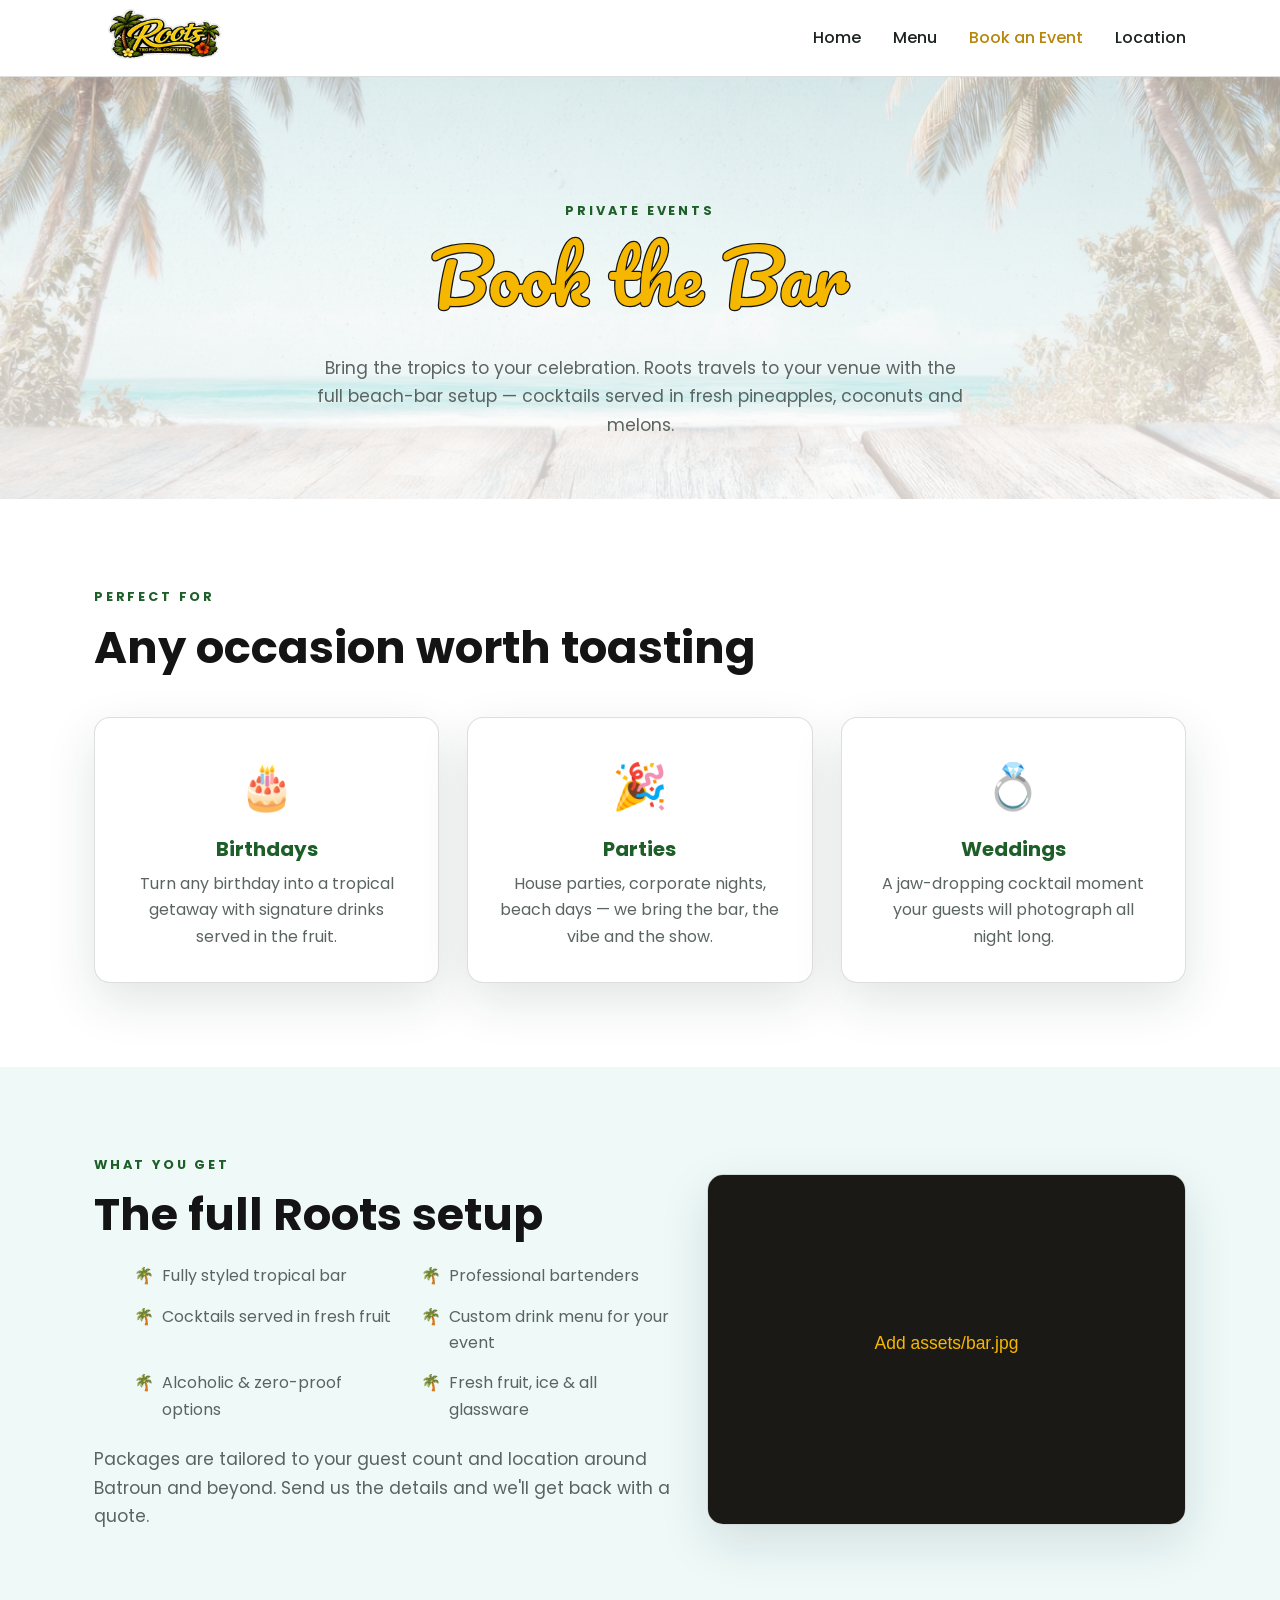
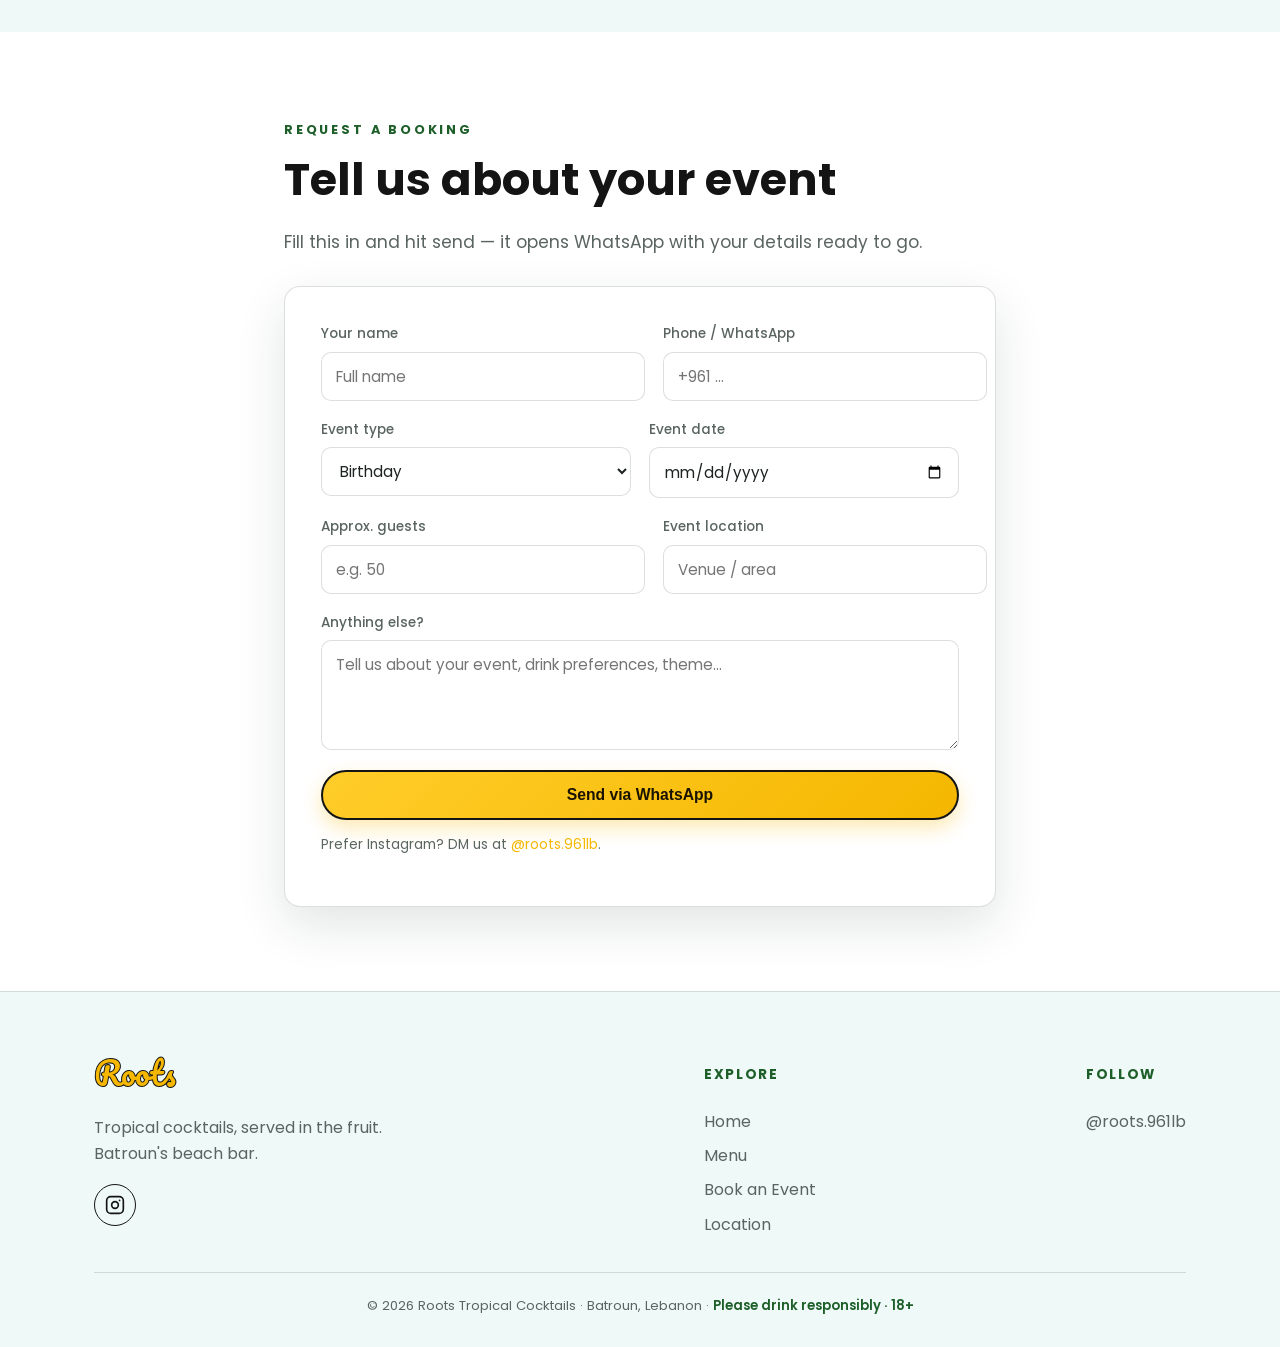
==== events.html @ 7ee4e3c6 "initial commit" ====
<!DOCTYPE html>
<html lang="en">
<head>
  <meta charset="UTF-8" />
  <meta name="viewport" content="width=device-width, initial-scale=1.0" />
  <title>Book an Event — Roots Tropical Cocktails</title>
  <meta name="description" content="Book the Roots tropical bar for birthdays, parties and weddings in Batroun and beyond. Cocktails served in fresh fruit." />

  <link rel="preconnect" href="https://fonts.googleapis.com" />
  <link rel="preconnect" href="https://fonts.gstatic.com" crossorigin />
  <link href="https://fonts.googleapis.com/css2?family=Pacifico&family=Poppins:wght@300;400;500;600&display=swap" rel="stylesheet" />
  <link rel="stylesheet" href="css/styles.css" />
  <link rel="icon" href="assets/roots_plain_logo_transparent.png" />
</head>
<body>

  <!-- ============ HEADER ============ -->
  <header class="site-header">
    <div class="container nav">
      <a class="brand" href="index.html">
        <img src="assets/roots_logo_transparent.png" alt="Roots Tropical Cocktails" onerror="this.style.display='none';this.nextElementSibling.style.display='block'" />
        <span class="brand-fallback" style="display:none">Roots<small>Tropical Cocktails</small></span>
      </a>
      <button class="nav-toggle" aria-label="Menu"><span></span><span></span><span></span></button>
      <nav class="nav-links">
        <a href="index.html">Home</a>
        <a href="menu.html">Menu</a>
        <a href="events.html" class="active">Book an Event</a>
        <a href="index.html#location">Location</a>
        <!-- <a class="btn btn-primary" href="#booking-form">Book Us</a> -->
      </nav>
    </div>
  </header>

  <!-- ============ HERO ============ -->
  <section class="menu-hero">
    <div class="container">
      <span class="eyebrow">Private Events</span>
      <h1>Book the Bar</h1>
      <p class="lead" style="margin:0 auto">Bring the tropics to your celebration. Roots travels to your venue with the full beach-bar setup — cocktails served in fresh pineapples, coconuts and melons.</p>
    </div>
  </section>

  <!-- ============ EVENT TYPES ============ -->
  <section class="section">
    <div class="container">
      <span class="eyebrow">Perfect For</span>
      <h2>Any occasion worth toasting</h2>
      <div class="grid grid-3 event-types" style="margin-top:44px">
        <div class="card">
          <div class="icon">🎂</div>
          <h3>Birthdays</h3>
          <p>Turn any birthday into a tropical getaway with signature drinks served in the fruit.</p>
        </div>
        <div class="card">
          <div class="icon">🎉</div>
          <h3>Parties</h3>
          <p>House parties, corporate nights, beach days — we bring the bar, the vibe and the show.</p>
        </div>
        <div class="card">
          <div class="icon">💍</div>
          <h3>Weddings</h3>
          <p>A jaw-dropping cocktail moment your guests will photograph all night long.</p>
        </div>
      </div>
    </div>
  </section>

  <!-- ============ WHAT'S INCLUDED ============ -->
  <section class="section section-soft">
    <div class="container grid grid-2">
      <div>
        <span class="eyebrow">What You Get</span>
        <h2>The full Roots setup</h2>
        <ul class="included">
          <li>Fully styled tropical bar</li>
          <li>Professional bartenders</li>
          <li>Cocktails served in fresh fruit</li>
          <li>Custom drink menu for your event</li>
          <li>Alcoholic &amp; zero-proof options</li>
          <li>Fresh fruit, ice &amp; all glassware</li>
        </ul>
        <p class="lead" style="margin-top:22px">Packages are tailored to your guest count and location around Batroun and beyond. Send us the details and we'll get back with a quote.</p>
      </div>
      <div>
        <img src="assets/bar.jpg" alt="The Roots tropical bar setup" style="border-radius:var(--radius);border:1px solid var(--line);box-shadow:var(--shadow)"
             onerror="this.src='data:image/svg+xml;utf8,<svg xmlns=%22http://www.w3.org/2000/svg%22 width=%22600%22 height=%22440%22><rect width=%22100%25%22 height=%22100%25%22 fill=%22%231b1916%22/><text x=%2250%25%22 y=%2250%25%22 fill=%22%23f5b700%22 font-family=%22sans-serif%22 font-size=%2222%22 text-anchor=%22middle%22>Add assets/bar.jpg</text></svg>'" />
      </div>
    </div>
  </section>

  <!-- ============ BOOKING FORM ============ -->
  <section class="section" id="booking-form">
    <div class="container" style="max-width:760px">
      <span class="eyebrow">Request a Booking</span>
      <h2>Tell us about your event</h2>
      <p class="lead" style="margin-bottom:30px">Fill this in and hit send — it opens WhatsApp with your details ready to go.</p>

      <form id="booking-form" class="booking-form">
        <div class="form-row">
          <div class="field">
            <label for="name">Your name</label>
            <input id="name" name="name" type="text" required placeholder="Full name" />
          </div>
          <div class="field">
            <label for="phone">Phone / WhatsApp</label>
            <input id="phone" name="phone" type="tel" required placeholder="+961 …" />
          </div>
        </div>

        <div class="form-row">
          <div class="field">
            <label for="eventType">Event type</label>
            <select id="eventType" name="eventType">
              <option>Birthday</option>
              <option>Party</option>
              <option>Wedding</option>
              <option>Corporate</option>
              <option>Other</option>
            </select>
          </div>
          <div class="field">
            <label for="date">Event date</label>
            <input id="date" name="date" type="date" />
          </div>
        </div>

        <div class="form-row">
          <div class="field">
            <label for="guests">Approx. guests</label>
            <input id="guests" name="guests" type="number" min="1" placeholder="e.g. 50" />
          </div>
          <div class="field">
            <label for="location">Event location</label>
            <input id="location" name="location" type="text" placeholder="Venue / area" />
          </div>
        </div>

        <div class="field full">
          <label for="message">Anything else?</label>
          <textarea id="message" name="message" placeholder="Tell us about your event, drink preferences, theme…"></textarea>
        </div>

        <button type="submit" class="btn btn-primary" style="margin-top:20px;width:100%;justify-content:center">
          Send via WhatsApp
        </button>
        <p class="form-hint">Prefer Instagram? DM us at
          <a href="https://instagram.com/roots.961lb" target="_blank" rel="noopener" style="color:var(--gold)">@roots.961lb</a>.</p>
      </form>
    </div>
  </section>

  <!-- ============ FOOTER ============ -->
  <footer class="site-footer">
    <div class="container">
      <div class="footer-grid">
        <div class="footer-brand">
          <div class="script">Roots</div>
          <p>Tropical cocktails, served in the fruit. Batroun's beach bar.</p>
          <div class="social">
            <a href="https://instagram.com/roots.961lb" target="_blank" rel="noopener" aria-label="Instagram">
              <svg width="20" height="20" viewBox="0 0 24 24" fill="none" stroke="currentColor" stroke-width="2">
                <rect x="2" y="2" width="20" height="20" rx="5"/><circle cx="12" cy="12" r="4"/><circle cx="17.5" cy="6.5" r="1" fill="currentColor" stroke="none"/>
              </svg>
            </a>
          </div>
        </div>
        <div class="footer-col">
          <h4>Explore</h4>
          <a href="index.html">Home</a>
          <a href="menu.html">Menu</a>
          <a href="events.html">Book an Event</a>
          <a href="index.html#location">Location</a>
        </div>
        <div class="footer-col">
          <h4>Follow</h4>
          <a href="https://instagram.com/roots.961lb" target="_blank" rel="noopener">@roots.961lb</a>
        </div>
      </div>
      <div class="footer-bottom">
        © <span id="year"></span> Roots Tropical Cocktails · Batroun, Lebanon ·
        <span class="drink-resp">Please drink responsibly · 18+</span>
      </div>
    </div>
  </footer>

  <script src="js/main.js"></script>
</body>
</html>
---- css/styles.css ----
/* ===========================================================
   Roots — Tropical Cocktails
   Shared stylesheet — LIGHT / WHITE THEME
   Yellow-fill, black-outline lettering (logo style)
   =========================================================== */

:root {
  --bg:          #ffffff;
  --bg-soft:     #eef9f8;   /* light mint to match the photo */
  --bg-card:     #ffffff;
  --ink:         #141414;   /* black used for outlines + text */
  --gold:        #f5b700;
  --gold-bright: #ffcd29;
  --gold-deep:   #b8860b;   /* readable gold on white */
  --green:       #2f8f3e;
  --green-deep:  #1d5e29;
  --orange:      #e8531a;
  --text:        #1d2321;
  --text-dim:    #5a6562;
  --line:        rgba(20, 30, 28, 0.14);
  --radius:      16px;
  --shadow:      0 18px 50px rgba(20, 40, 38, 0.12);
  --maxw:        1140px;
}

/* ----- reset ----- */
*, *::before, *::after { box-sizing: border-box; }
html { scroll-behavior: smooth; }
body {
  margin: 0;
  font-family: "Poppins", system-ui, -apple-system, "Segoe UI", sans-serif;
  background: var(--bg);
  color: var(--text);
  line-height: 1.65;
  -webkit-font-smoothing: antialiased;
}
img { max-width: 100%; display: block; }
a { color: inherit; text-decoration: none; }
h1, h2, h3 { line-height: 1.15; margin: 0 0 .5em; }

/* ----- outlined lettering: yellow fill + black border ----- */
.outline,
.script,
.hero h1,
.menu-hero h1,
.brand-fallback,
.footer-brand .script {
  font-family: "Pacifico", cursive;
  font-weight: 400;
  color: var(--gold);
  -webkit-text-stroke: 2px var(--ink);
  paint-order: stroke fill;   /* draw the black stroke behind the fill */
  text-shadow: none;
}
.hero h1 { -webkit-text-stroke-width: 3px; }
.menu-hero h1 { -webkit-text-stroke-width: 2.5px; }

.container { width: 100%; max-width: var(--maxw); margin: 0 auto; padding: 0 24px; }
.section { padding: 84px 0; }
.section-soft { background: var(--bg-soft); }

.eyebrow {
  display: inline-block;
  font-size: .8rem;
  letter-spacing: .22em;
  text-transform: uppercase;
  color: var(--green-deep);
  font-weight: 700;
  margin-bottom: 14px;
}
.section h2 { font-size: clamp(1.9rem, 4vw, 2.8rem); color: var(--ink); }
.lead { color: var(--text-dim); font-size: 1.08rem; max-width: 60ch; }

/* ----- buttons ----- */
.btn {
  display: inline-flex;
  align-items: center;
  gap: 10px;
  padding: 14px 28px;
  border-radius: 999px;
  font-weight: 600;
  font-size: .98rem;
  cursor: pointer;
  border: 2px solid transparent;
  transition: transform .15s ease, box-shadow .15s ease, background .15s ease;
}
.btn-primary {
  background: linear-gradient(135deg, var(--gold-bright), var(--gold));
  color: #1a1300;
  border-color: var(--ink);
  box-shadow: 0 8px 20px rgba(245, 183, 0, .3);
}
.btn-primary:hover { transform: translateY(-2px); box-shadow: 0 12px 26px rgba(245, 183, 0, .42); }
.btn-ghost { border-color: var(--ink); color: var(--ink); background: rgba(255,255,255,.7); }
.btn-ghost:hover { background: var(--ink); color: #fff; }

/* ===========================================================
   Header / nav
   =========================================================== */
.site-header {
  position: sticky;
  top: 0;
  z-index: 50;
  background: rgba(255, 255, 255, 0.9);
  backdrop-filter: blur(10px);
  border-bottom: 1px solid var(--line);
}
.nav {
  display: flex;
  align-items: center;
  justify-content: space-between;
  height: 76px;
}
.brand { display: flex; align-items: center; gap: 12px; }
.brand img { height: 90px; width: auto; }
.brand .brand-fallback { font-size: 1.7rem; }
.brand small { display: block; font-size: .6rem; letter-spacing: .25em; color: var(--text-dim); text-transform: uppercase; -webkit-text-stroke: 0; }

.nav-links { display: flex; align-items: center; gap: 32px; }
.nav-links a { font-weight: 500; color: var(--text); transition: color .15s; }
.nav-links a:hover, .nav-links a.active { color: var(--gold-deep); }
.nav-links .btn { padding: 10px 22px; }

.nav-toggle {
  display: none;
  background: none; border: none; cursor: pointer;
  width: 44px; height: 44px; padding: 10px;
}
.nav-toggle span { display: block; height: 2px; background: var(--ink); margin: 5px 0; transition: .25s; }

/* ===========================================================
   Hero — text left, logo right, tropical photo background
   =========================================================== */
.hero {
  position: relative;
  min-height: 86vh;
  display: flex;
  align-items: center;
  overflow: hidden;
  background:
    linear-gradient(180deg, rgba(255,255,255,0), rgba(255,255,255,0)),
    url("../assets/light-bg.jpg") center / cover no-repeat,
    var(--bg-soft);
}
.hero-grid {
  position: relative; z-index: 2;
  width: 100%; max-width: var(--maxw);
  margin: 0 auto; padding: 90px 24px;
  display: flex; justify-content: center;
}
.hero-copy { max-width: 820px; text-align: center; }
.hero-logo-img {
  width: 100%; max-width: 680px;
  margin: 0 auto 8px;
  filter: drop-shadow(0 12px 28px rgba(0,0,0,.22));
}
.hero-copy .tagline {
  font-size: clamp(1.2rem, 2.8vw, 1.7rem);
  color: var(--ink);
  font-weight: 500;
  margin: 0 auto 34px;
  max-width: 32ch;
}
.hero .cta-row { display: flex; gap: 14px; flex-wrap: wrap; justify-content: center; }

.hero-logo { display: flex; justify-content: center; }
.hero-logo img {
  width: 100%; max-width: 420px;
  filter: drop-shadow(0 14px 30px rgba(0,0,0,.25));
}

/* fruit chips */
.fruit-chips { display:flex; gap:12px; margin-top:34px; flex-wrap:wrap; justify-content:center; }
.fruit-chips span {
  font-size: .85rem; color: var(--ink); font-weight: 500;
  border: 1px solid var(--ink); border-radius: 999px;
  padding: 8px 18px; background: rgba(255,255,255,.7);
}

/* ----- floral decorations (kept subtle for light theme) ----- */
.floral { position:absolute; z-index:1; pointer-events:none; user-select:none; opacity:.95; filter: drop-shadow(0 6px 12px rgba(0,0,0,.18)); }
.floral-tl { top: 10px;  left: -10px;  transform: rotate(-8deg); }
.floral-br { bottom: 30px; right: -10px; transform: scaleX(-1) rotate(10deg); }
@media (max-width: 760px) { .floral { width: 100px; opacity: .6; } }

.floral-divider { display:flex; align-items:center; justify-content:center; gap:16px; color: var(--green); font-size: 1.4rem; padding: 6px 0 0; }
.floral-divider::before, .floral-divider::after { content:""; height:1px; width:90px; background: linear-gradient(90deg, transparent, var(--line)); }
.floral-divider::after { background: linear-gradient(90deg, var(--line), transparent); }

.eyebrow.floral-eyebrow::before { content:"🌺 "; }

.section-soft.botanic {
  background-image:
    radial-gradient(360px 360px at 100% 0%, rgba(47,143,62,.10), transparent 70%),
    radial-gradient(320px 320px at 0% 100%, rgba(232,83,26,.07), transparent 70%);
  background-color: var(--bg-soft);
}

/* ===========================================================
   Concept / feature cards
   =========================================================== */
.grid { display: grid; gap: 28px; }
.grid-3 { grid-template-columns: repeat(3, 1fr); }
.grid-2 { grid-template-columns: 1.1fr .9fr; align-items: center; }

.card {
  background: var(--bg-card);
  border: 1px solid var(--line);
  border-radius: var(--radius);
  padding: 32px;
  box-shadow: var(--shadow);
  transition: transform .2s ease, border-color .2s ease;
}
.card:hover { transform: translateY(-4px); border-color: var(--gold); }
.card .icon { font-size: 2.4rem; margin-bottom: 14px; }
.card h3 { color: var(--green-deep); font-size: 1.25rem; }
.card p { color: var(--text-dim); margin: 0; }

/* ===========================================================
   Location
   =========================================================== */
.map-wrap {
  border-radius: var(--radius);
  overflow: hidden;
  border: 1px solid var(--line);
  box-shadow: var(--shadow);
  aspect-ratio: 16 / 10;
}
.map-wrap iframe { width: 100%; height: 100%; border: 0; }
.loc-details li { list-style: none; padding: 10px 0; border-bottom: 1px solid var(--line); color: var(--text-dim); }
.loc-details li strong { color: var(--text); display:block; }
.loc-details { padding: 0; margin: 0 0 28px; }

/* ===========================================================
   Menu page
   =========================================================== */
.menu-hero {
  text-align: center;
  padding: 120px 0 60px;
  position: relative;
  background:
    linear-gradient(180deg, rgba(255,255,255,.55), rgba(255,255,255,.8)),
    url("../assets/light-bg.jpg") center / cover no-repeat,
    var(--bg-soft);
}
.menu-hero h1 { font-size: clamp(2.6rem,7vw,4.5rem); }

.menu-cat { margin-bottom: 64px; }
.menu-cat-head { display:flex; align-items:center; gap:14px; margin-bottom: 14px; }
.menu-cat-head .emoji { font-size: 2rem; }
.menu-cat-head h2 { font-size: 1.8rem; color: var(--green-deep); margin: 0; }
.menu-cat-head .rule { flex:1; height:1px; background: var(--line); }

.menu-item {
  display: grid;
  grid-template-columns: 1fr auto;
  gap: 8px 20px;
  padding: 20px 0;
  border-bottom: 1px dashed var(--line);
}
.menu-item h3 { margin: 0; font-size: 1.15rem; color: var(--ink); }
.menu-item p { grid-column: 1 / -1; margin: 0; color: var(--text-dim); font-size: .95rem; max-width: 60ch; }

/* dual pricing: in the fruit vs in a cup */
.menu-prices { display: flex; gap: 22px; align-items: flex-start; }
.menu-prices .pp { text-align: center; min-width: 64px; }
.menu-prices .pp .amt {
  font-family:"Pacifico", cursive; color: var(--gold);
  -webkit-text-stroke: 3px var(--ink); paint-order: stroke fill;
  font-size: 1.2rem; line-height: 1;
}
.menu-prices .pp small { display:block; margin-top: 6px; font-size:.62rem; letter-spacing:.1em; text-transform:uppercase; color: var(--text-dim); }

.price-legend { display:flex; justify-content:flex-end; gap:22px; padding-bottom: 6px; }
.price-legend .pp { text-align:center; min-width:64px; }
.price-legend .pp span { font-size:.62rem; letter-spacing:.1em; text-transform:uppercase; color: var(--green-deep); font-weight:700; display:inline-flex; align-items:center; gap:5px; }

.menu-note { text-align:center; color: var(--text-dim); font-size:.9rem; margin-top: 10px; }

/* ===========================================================
   Events / booking page
   =========================================================== */
.event-types .card { text-align:center; }
.event-types .icon { font-size: 2.8rem; }

.included { display:grid; grid-template-columns: repeat(2,1fr); gap: 14px 28px; margin-top: 10px; }
.included li { list-style:none; padding-left: 28px; position:relative; color: var(--text-dim); }
.included li::before { content:"🌴"; position:absolute; left:0; }

.booking-form {
  background: var(--bg-card);
  border: 1px solid var(--line);
  border-radius: var(--radius);
  padding: 36px;
  box-shadow: var(--shadow);
}
.form-row { display:grid; grid-template-columns: 1fr 1fr; gap: 18px; margin-bottom: 18px; }
.field { display:flex; flex-direction:column; gap:6px; }
.field.full { grid-column: 1 / -1; }
.field label { font-size:.85rem; color: var(--text-dim); font-weight:500; }
.field input, .field select, .field textarea {
  background: #fff;
  border: 1px solid var(--line);
  border-radius: 10px;
  padding: 12px 14px;
  color: var(--text);
  font-family: inherit;
  font-size: .95rem;
}
.field input:focus, .field select:focus, .field textarea:focus { outline:none; border-color: var(--gold); box-shadow: 0 0 0 3px rgba(245,183,0,.18); }
.field textarea { resize: vertical; min-height: 110px; }
.form-hint { color: var(--text-dim); font-size:.85rem; margin-top: 14px; }

/* ===========================================================
   Footer
   =========================================================== */
.site-footer {
  background: var(--bg-soft);
  border-top: 1px solid var(--line);
  padding: 54px 0 30px;
}
.footer-grid { display:flex; justify-content:space-between; gap:40px; flex-wrap:wrap; margin-bottom: 30px; }
.footer-brand .script { font-size: 2rem; }
.footer-brand p { color: var(--text-dim); max-width: 34ch; }
.footer-col h4 { color: var(--green-deep); font-size:.85rem; letter-spacing:.12em; text-transform:uppercase; }
.footer-col a { display:block; color: var(--text-dim); padding: 4px 0; }
.footer-col a:hover { color: var(--gold-deep); }
.social { display:flex; gap:14px; margin-top: 10px; }
.social a {
  width:42px; height:42px; border-radius:50%;
  display:grid; place-items:center;
  border:1px solid var(--ink); color: var(--ink);
  transition:.2s;
}
.social a:hover { background: var(--gold); border-color: var(--gold); transform: translateY(-2px); }
.footer-bottom { text-align:center; color: var(--text-dim); font-size:.82rem; padding-top: 22px; border-top:1px solid var(--line); }
.footer-bottom .drink-resp { color: var(--green-deep); font-weight:600; }

/* ===========================================================
   Responsive
   =========================================================== */
@media (max-width: 860px) {
  .grid-3 { grid-template-columns: 1fr; }
  .grid-2 { grid-template-columns: 1fr; }
  .hero-grid { justify-content: center; }
  .hero-copy { text-align: center; max-width: 100%; }
  .hero-copy .tagline { max-width: none; margin: 0 auto 30px; }
  .hero .cta-row { justify-content: center; }
  .fruit-chips { justify-content: center; }
  .form-row { grid-template-columns: 1fr; }
  .included { grid-template-columns: 1fr; }

  .nav-toggle { display: block; }
  .nav-links {
    position: absolute; top: 76px; left: 0; right: 0;
    flex-direction: column; gap: 0;
    background: rgba(255,255,255,.98);
    border-bottom: 1px solid var(--line);
    max-height: 0; overflow: hidden;
    transition: max-height .3s ease;
  }
  .nav-links.open { max-height: 420px; }
  .nav-links a { width: 100%; text-align: center; padding: 16px; border-bottom: 1px solid var(--line); }
  .nav-links .btn { margin: 14px auto; }
}
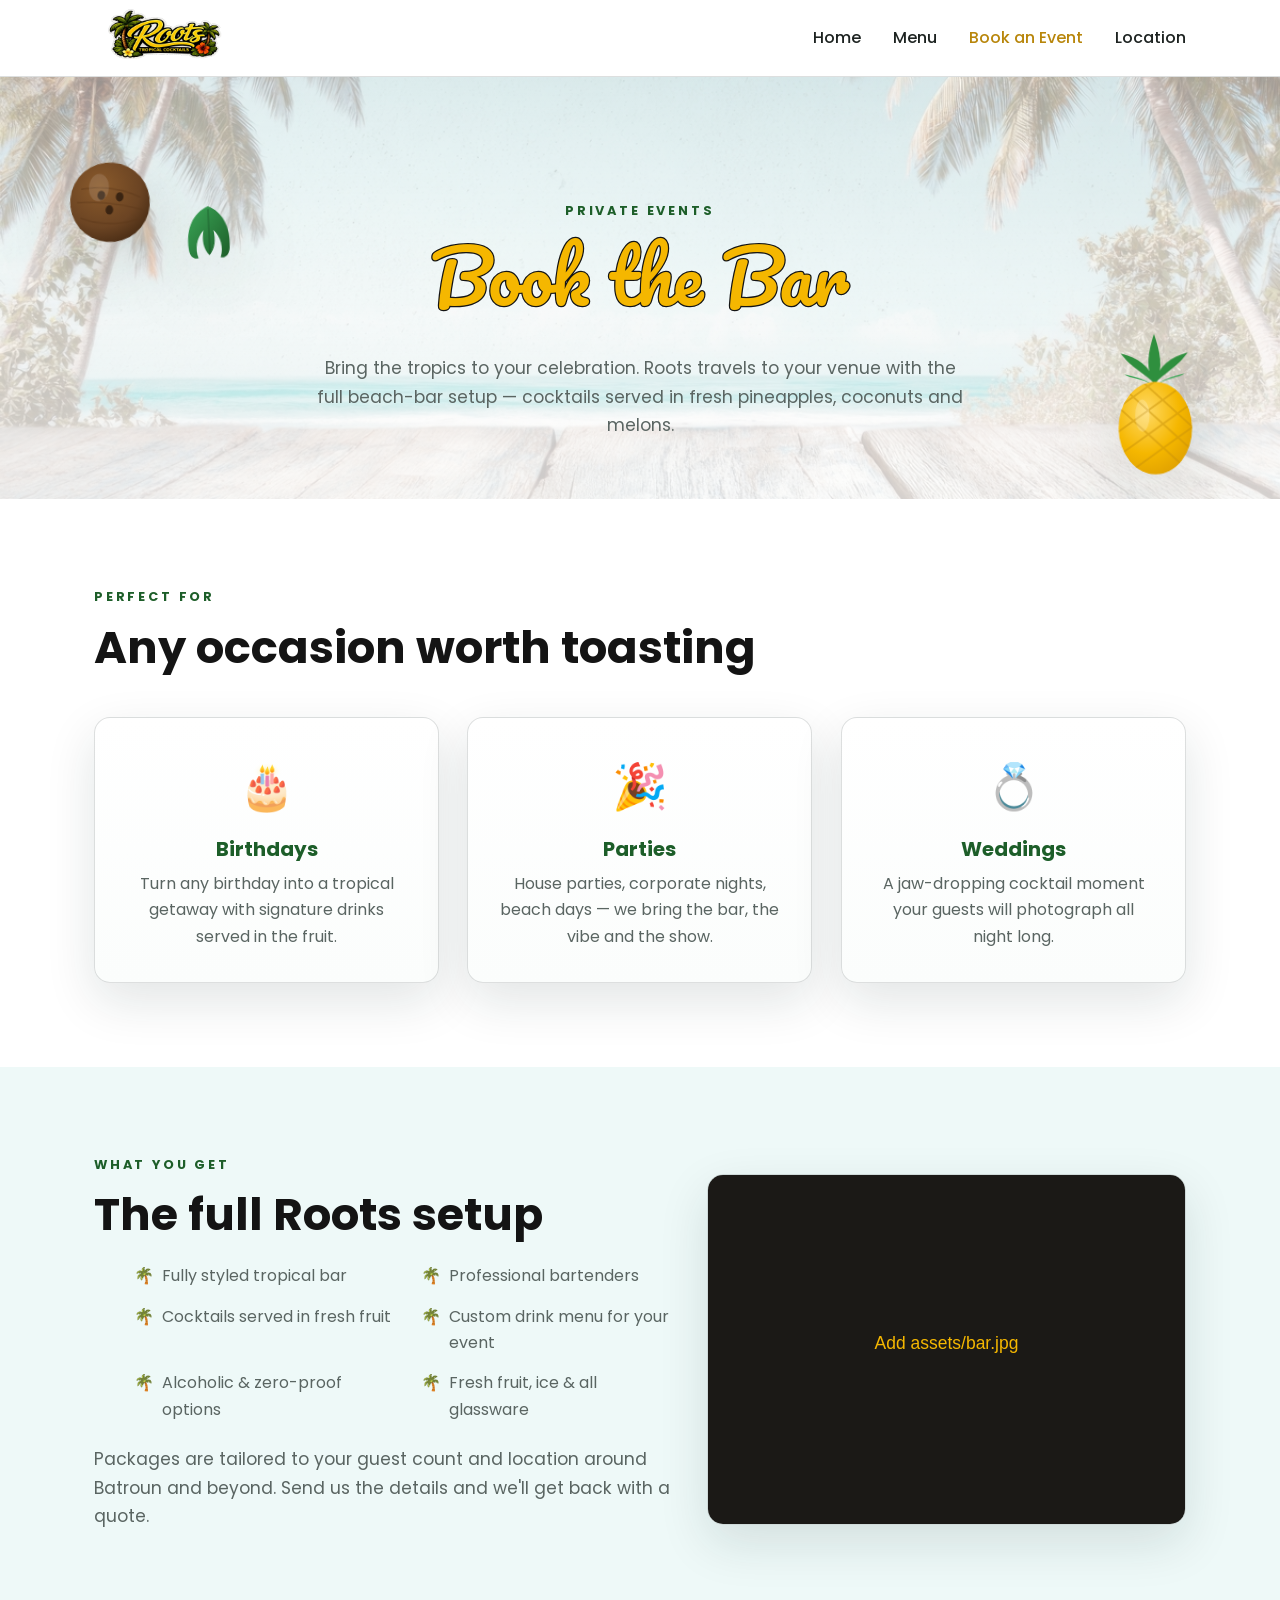
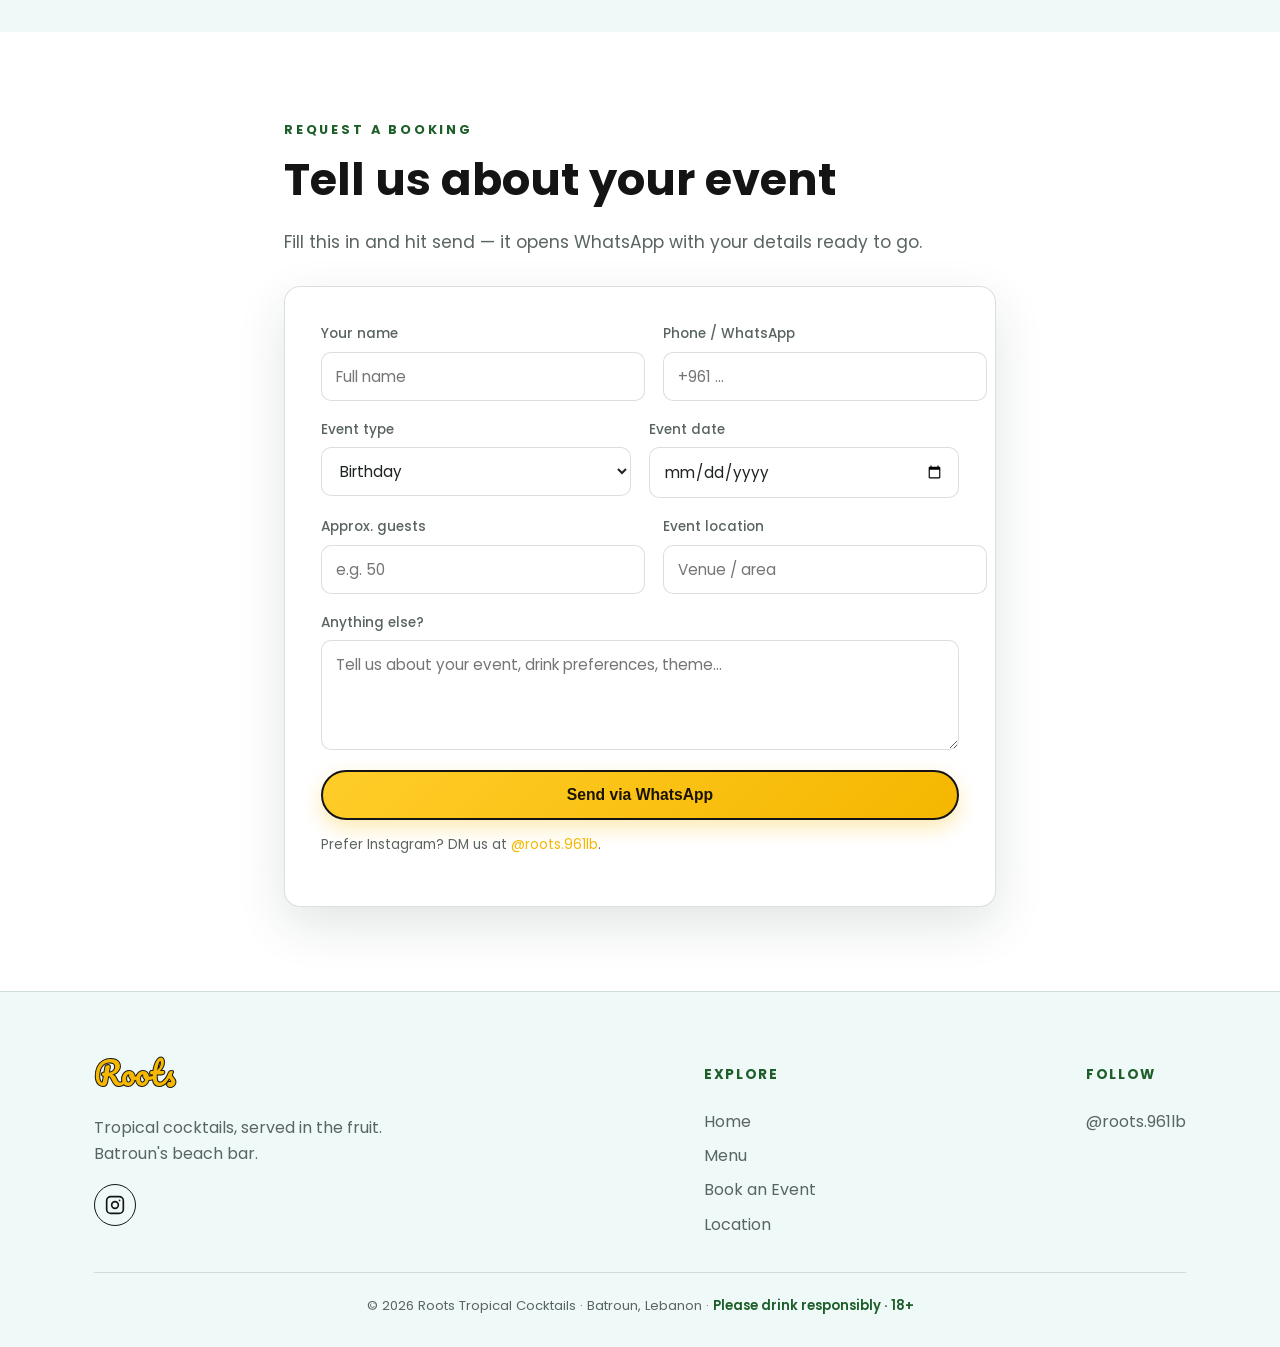
==== commit 7c584aec: "new look" ====
--- a/events.html
+++ b/events.html
@@ -13,6 +13,42 @@
   <link rel="icon" href="assets/roots_plain_logo_transparent.png" />
 </head>
 <body>
+
+  <!-- ============ SVG FRUIT DEFINITIONS (hidden) ============ -->
+  <svg width="0" height="0" style="position:absolute" aria-hidden="true" focusable="false">
+    <defs>
+      <radialGradient id="pineGrad" cx="38%" cy="32%" r="78%">
+        <stop offset="0%" stop-color="#ffd964"/><stop offset="58%" stop-color="#f5b700"/><stop offset="100%" stop-color="#dd9e00"/>
+      </radialGradient>
+      <radialGradient id="cocoGrad" cx="36%" cy="32%" r="74%">
+        <stop offset="0%" stop-color="#8a5a2b"/><stop offset="68%" stop-color="#6b4423"/><stop offset="100%" stop-color="#4a2d15"/>
+      </radialGradient>
+      <linearGradient id="leafGrad" x1="0" y1="0" x2="1" y2="1">
+        <stop offset="0%" stop-color="#3aa657"/><stop offset="100%" stop-color="#1d5e29"/>
+      </linearGradient>
+      <symbol id="ic-pineapple" viewBox="0 0 120 184">
+        <g fill="#2f8f3e"><path d="M60 4 C52 28 49 46 58 66 L62 66 C71 46 68 28 60 4Z"/><path d="M58 64 C36 46 28 42 18 28 C40 34 54 44 60 64Z"/><path d="M62 64 C84 46 92 42 102 28 C80 34 66 44 60 64Z"/></g>
+        <g fill="#3aa657"><path d="M58 68 C42 58 30 60 22 54 C40 58 52 62 60 70Z"/><path d="M62 68 C78 58 90 60 98 54 C80 58 68 62 60 70Z"/></g>
+        <ellipse cx="60" cy="122" rx="46" ry="58" fill="url(#pineGrad)"/>
+        <clipPath id="pineClip"><ellipse cx="60" cy="122" rx="46" ry="58"/></clipPath>
+        <g clip-path="url(#pineClip)" stroke="#c9920a" stroke-width="2.3" opacity=".5" fill="none" stroke-linecap="round">
+          <path d="M-24 92 L120 -8 M-24 122 L120 22 M-24 152 L120 52 M-24 182 L120 82 M-24 212 L120 112"/>
+          <path d="M0 -8 L150 132 M0 22 L150 162 M0 52 L150 192 M0 82 L150 222"/>
+        </g>
+        <ellipse cx="44" cy="106" rx="9" ry="20" fill="#ffffff" opacity=".22"/>
+      </symbol>
+      <symbol id="ic-coconut" viewBox="0 0 120 120">
+        <circle cx="60" cy="60" r="52" fill="url(#cocoGrad)"/>
+        <g stroke="#5a3618" stroke-width="2" fill="none" opacity=".4" stroke-linecap="round"><path d="M22 46 Q60 36 98 50"/><path d="M18 64 Q60 58 102 66"/><path d="M24 84 Q60 94 96 80"/></g>
+        <g fill="#3a2412"><ellipse cx="48" cy="52" rx="5" ry="6"/><ellipse cx="72" cy="52" rx="5" ry="6"/><ellipse cx="60" cy="70" rx="5" ry="6"/></g>
+        <ellipse cx="44" cy="42" rx="13" ry="18" fill="#ffffff" opacity=".12"/>
+      </symbol>
+      <symbol id="ic-leaf" viewBox="0 0 120 120">
+        <path fill="url(#leafGrad)" d="M60 8 C30 20 14 50 18 92 C19 106 27 114 37 111 C30 92 35 70 49 56 C45 75 47 93 59 106 C71 93 73 75 69 56 C83 70 88 92 81 111 C91 114 99 106 100 92 C104 50 88 20 60 8 Z"/>
+        <path stroke="#10421c" stroke-width="2" opacity=".5" fill="none" d="M60 14 L60 104"/>
+      </symbol>
+    </defs>
+  </svg>
 
   <!-- ============ HEADER ============ -->
   <header class="site-header">
@@ -34,10 +70,15 @@
 
   <!-- ============ HERO ============ -->
   <section class="menu-hero">
+    <div class="float-layer">
+      <svg class="float-fruit" style="top:6%; left:5%; width:92px; height:92px" data-speed="0.18" data-spin="-14"><use href="#ic-coconut"/></svg>
+      <svg class="float-fruit" style="bottom:8%; right:6%; width:96px; height:147px" data-speed="0.2" data-spin="14"><use href="#ic-pineapple"/></svg>
+      <svg class="float-fruit" style="top:24%; left:14%; width:60px; height:60px" data-speed="0.1" data-spin="10"><use href="#ic-leaf"/></svg>
+    </div>
     <div class="container">
-      <span class="eyebrow">Private Events</span>
-      <h1>Book the Bar</h1>
-      <p class="lead" style="margin:0 auto">Bring the tropics to your celebration. Roots travels to your venue with the full beach-bar setup — cocktails served in fresh pineapples, coconuts and melons.</p>
+      <span class="eyebrow" data-reveal>Private Events</span>
+      <h1 data-reveal data-reveal-delay="1">Book the Bar</h1>
+      <p class="lead" data-reveal data-reveal-delay="2" style="margin:0 auto">Bring the tropics to your celebration. Roots travels to your venue with the full beach-bar setup — cocktails served in fresh pineapples, coconuts and melons.</p>
     </div>
   </section>
 
@@ -47,17 +88,17 @@
       <span class="eyebrow">Perfect For</span>
       <h2>Any occasion worth toasting</h2>
       <div class="grid grid-3 event-types" style="margin-top:44px">
-        <div class="card">
+        <div class="card" data-reveal>
           <div class="icon">🎂</div>
           <h3>Birthdays</h3>
           <p>Turn any birthday into a tropical getaway with signature drinks served in the fruit.</p>
         </div>
-        <div class="card">
+        <div class="card" data-reveal>
           <div class="icon">🎉</div>
           <h3>Parties</h3>
           <p>House parties, corporate nights, beach days — we bring the bar, the vibe and the show.</p>
         </div>
-        <div class="card">
+        <div class="card" data-reveal>
           <div class="icon">💍</div>
           <h3>Weddings</h3>
           <p>A jaw-dropping cocktail moment your guests will photograph all night long.</p>
--- a/css/styles.css
+++ b/css/styles.css
@@ -105,12 +105,17 @@
   backdrop-filter: blur(10px);
   border-bottom: 1px solid var(--line);
 }
+.site-header.scrolled { background: rgba(255,255,255,0.96); box-shadow: 0 6px 24px rgba(20,40,38,.08); }
 .nav {
   display: flex;
   align-items: center;
   justify-content: space-between;
   height: 76px;
-}
+  transition: height .3s ease;
+}
+.site-header.scrolled .nav { height: 62px; }
+.brand img, .brand .brand-fallback { transition: transform .3s ease; }
+.site-header.scrolled .brand img { transform: scale(.88); }
 .brand { display: flex; align-items: center; gap: 12px; }
 .brand img { height: 90px; width: auto; }
 .brand .brand-fallback { font-size: 1.7rem; }
@@ -363,3 +368,103 @@
   .nav-links a { width: 100%; text-align: center; padding: 16px; border-bottom: 1px solid var(--line); }
   .nav-links .btn { margin: 14px auto; }
 }
+
+/* ===========================================================
+   REVAMP — scroll animations, parallax fruit, premium polish
+   =========================================================== */
+
+/* ---- reveal-on-scroll ---- */
+[data-reveal] {
+  opacity: 0;
+  transform: translateY(34px);
+  transition: opacity .9s cubic-bezier(.16,1,.3,1), transform .9s cubic-bezier(.16,1,.3,1);
+  will-change: opacity, transform;
+}
+[data-reveal].in { opacity: 1; transform: none; }
+[data-reveal][data-reveal="scale"] { transform: translateY(34px) scale(.96); }
+[data-reveal][data-reveal="scale"].in { transform: none; }
+[data-reveal-delay="1"] { transition-delay: .08s; }
+[data-reveal-delay="2"] { transition-delay: .16s; }
+[data-reveal-delay="3"] { transition-delay: .24s; }
+[data-reveal-delay="4"] { transition-delay: .32s; }
+
+/* ---- floating parallax fruit ---- */
+.float-layer { position: absolute; inset: 0; overflow: hidden; pointer-events: none; z-index: 0; }
+.float-fruit {
+  position: absolute;
+  display: block;
+  filter: drop-shadow(0 20px 36px rgba(30, 40, 20, .18));
+  will-change: transform;
+}
+.float-fruit svg { width: 100%; height: 100%; display: block; }
+section { position: relative; }
+.section .container, .hero-grid, .menu-hero .container { position: relative; z-index: 2; }
+
+/* ---- hero upgrades ---- */
+.hero { min-height: 100vh; }
+.hero-copy .tagline { color: #14201c; }
+.scroll-cue {
+  position: absolute; left: 50%; bottom: 30px; transform: translateX(-50%);
+  z-index: 3; display: flex; flex-direction: column; align-items: center; gap: 8px;
+  color: var(--ink); font-size: .72rem; letter-spacing: .2em; text-transform: uppercase;
+  opacity: .7; animation: cueFloat 2.4s ease-in-out infinite;
+}
+.scroll-cue .mouse { width: 24px; height: 38px; border: 2px solid var(--ink); border-radius: 14px; position: relative; }
+.scroll-cue .mouse::after {
+  content: ""; position: absolute; top: 7px; left: 50%; transform: translateX(-50%);
+  width: 4px; height: 7px; background: var(--ink); border-radius: 3px; animation: wheel 1.6s ease-in-out infinite;
+}
+@keyframes wheel { 0%{opacity:0;transform:translate(-50%,0)} 30%{opacity:1} 100%{opacity:0;transform:translate(-50%,12px)} }
+@keyframes cueFloat { 0%,100%{transform:translate(-50%,0)} 50%{transform:translate(-50%,-6px)} }
+
+/* gradient accent on big headings */
+.section h2 .grad, .grad {
+  background: linear-gradient(120deg,  #fccb3b, var(--green) 60%, var(--gold-deep));
+  -webkit-background-clip: text; background-clip: text; color: transparent;
+}
+
+/* ---- premium cards ---- */
+.card {
+  position: relative; overflow: hidden;
+  background: linear-gradient(180deg, #ffffff, #fbfdfc);
+  transition: transform .35s cubic-bezier(.16,1,.3,1), box-shadow .35s ease, border-color .35s ease;
+}
+.card::before {
+  content:""; position:absolute; inset:0; border-radius: inherit;
+  background: radial-gradient(420px 200px at var(--mx,50%) var(--my,0%), rgba(245,183,0,.14), transparent 70%);
+  opacity:0; transition: opacity .35s ease;
+}
+.card:hover { transform: translateY(-8px); box-shadow: 0 30px 60px rgba(20,40,38,.16); }
+.card:hover::before { opacity: 1; }
+
+/* ---- "how it works" steps ---- */
+.steps { display:grid; grid-template-columns: repeat(3,1fr); gap: 28px; margin-top: 50px; counter-reset: step; }
+.step { position:relative; padding: 34px 28px; border-radius: var(--radius); background: var(--bg-soft); border:1px solid var(--line); }
+.step .num {
+  font-family:"Pacifico", cursive; font-size: 2.6rem; color: var(--gold);
+  -webkit-text-stroke: 1.5px var(--ink); paint-order: stroke fill; line-height:1; display:block; margin-bottom: 14px;
+}
+.step h3 { color: var(--ink); font-size: 1.2rem; margin-bottom: 6px; }
+.step p { color: var(--text-dim); margin:0; }
+
+/* ---- big statement / parallax band ---- */
+.statement { padding: 140px 0; text-align:center; overflow:hidden; }
+.statement h2 {
+  font-size: clamp(2.2rem, 6vw, 4.4rem); line-height:1.05; max-width: 16ch; margin: 0 auto;
+  color: var(--ink); letter-spacing: -.02em;
+}
+.statement .lead { margin: 22px auto 0; }
+
+@media (max-width: 860px) {
+  .steps { grid-template-columns: 1fr; }
+  .hero { min-height: 92vh; }
+  .float-fruit { transform: scale(.7); }
+}
+
+/* ---- accessibility: honor reduced motion ---- */
+@media (prefers-reduced-motion: reduce) {
+  [data-reveal] { opacity: 1 !important; transform: none !important; transition: none !important; }
+  .float-fruit { display: none; }
+  .scroll-cue { animation: none; }
+  html { scroll-behavior: auto; }
+}
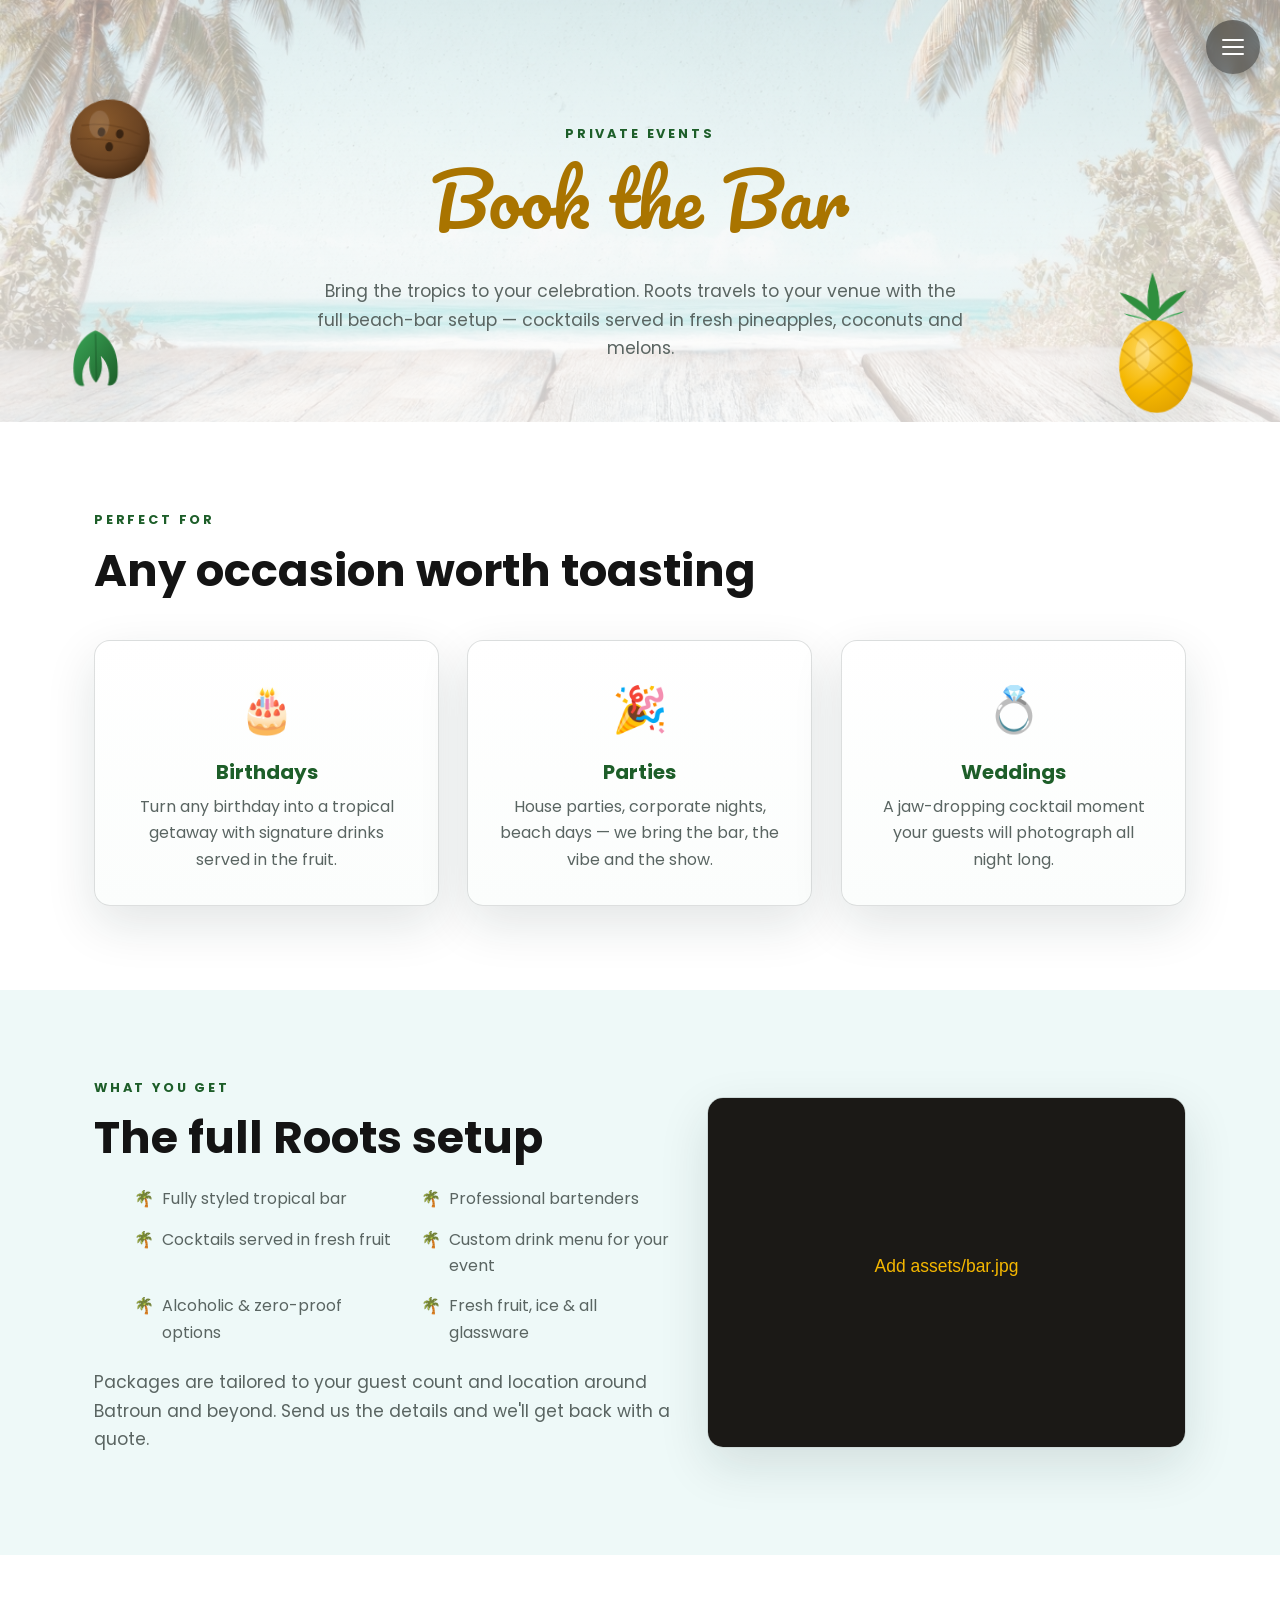
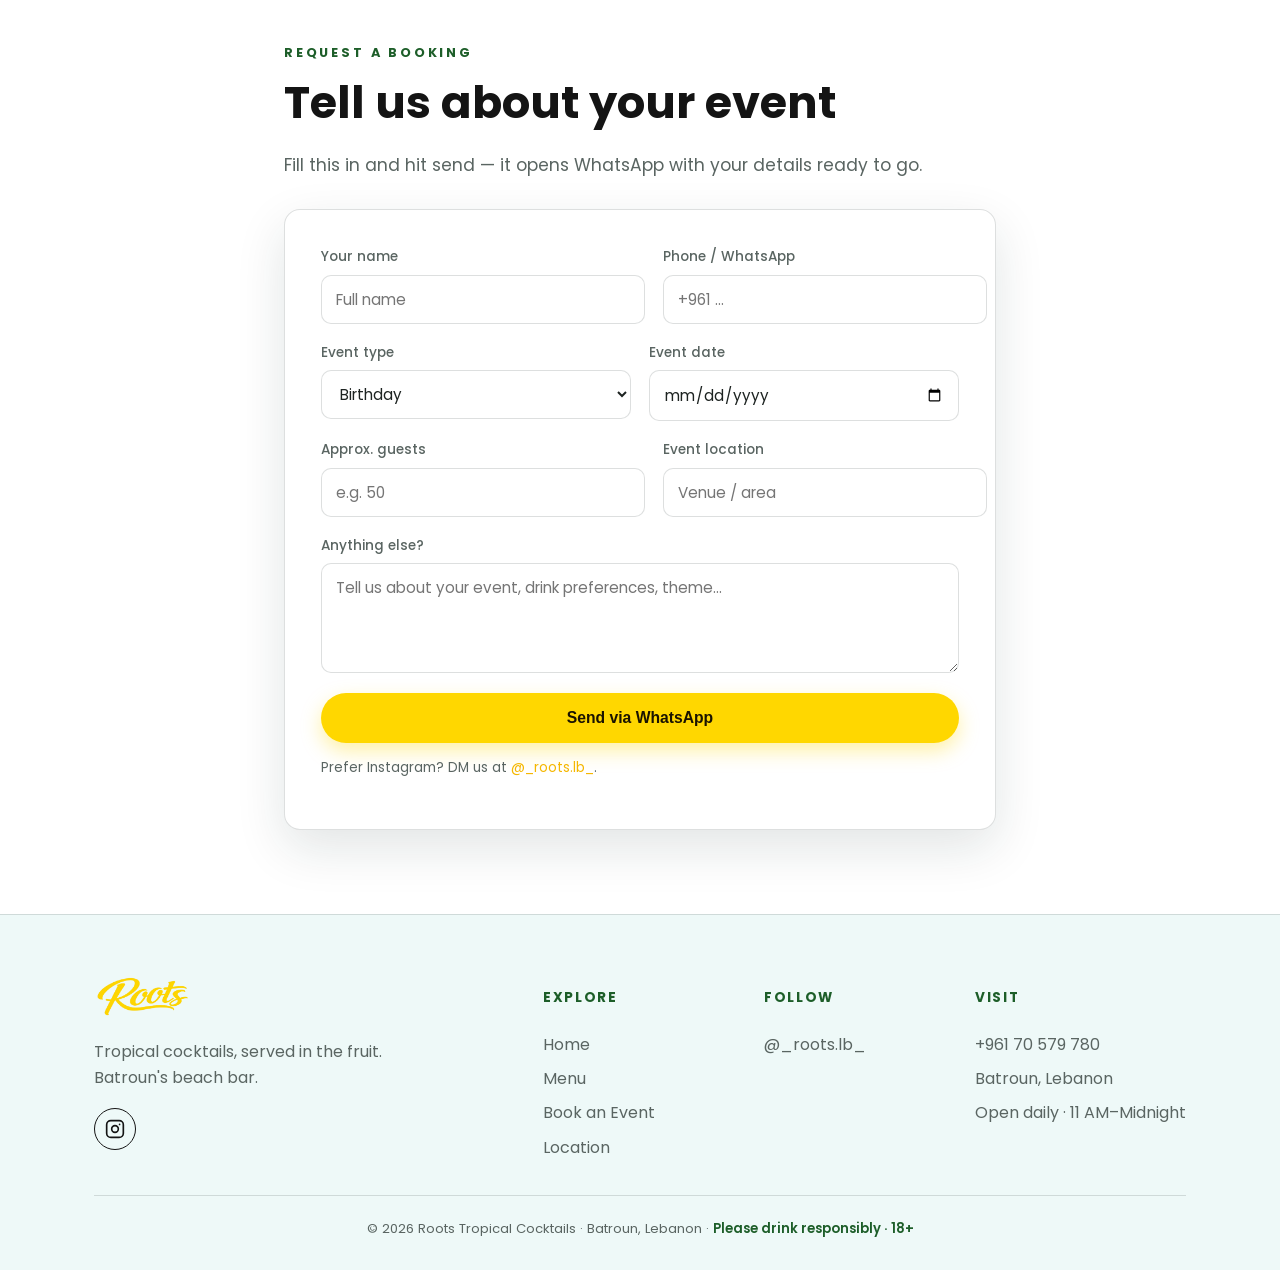
==== commit 642b1efc: "Rebuild site with real content, SEO/analytics setup, and fix booking form - Real menu, pricing, and " ====
--- a/events.html
+++ b/events.html
@@ -10,7 +10,32 @@
   <link rel="preconnect" href="https://fonts.gstatic.com" crossorigin />
   <link href="https://fonts.googleapis.com/css2?family=Pacifico&family=Poppins:wght@300;400;500;600&display=swap" rel="stylesheet" />
   <link rel="stylesheet" href="css/styles.css" />
-  <link rel="icon" href="assets/roots_plain_logo_transparent.png" />
+
+  <!-- favicon -->
+  <link rel="icon" type="image/png" href="assets/roots_favicon.png" />
+  <link rel="apple-touch-icon" href="assets/roots_favicon.png" />
+
+  <!-- Open Graph / social share -->
+  <meta property="og:type" content="website" />
+  <meta property="og:site_name" content="Roots Tropical Cocktails" />
+  <meta property="og:title" content="Book an Event — Roots Tropical Cocktails" />
+  <meta property="og:description" content="Book the Roots tropical bar for birthdays, parties and weddings in Batroun. Cocktails served in fresh fruit." />
+  <meta property="og:url" content="https://roots-cocktails.com/events.html" />
+  <meta property="og:image" content="https://roots-cocktails.com/assets/og-image.png" />
+  <meta property="og:image:alt" content="Roots Tropical Cocktails — Batroun beach bar" />
+  <meta name="twitter:card" content="summary_large_image" />
+  <meta name="twitter:title" content="Book an Event — Roots Tropical Cocktails" />
+  <meta name="twitter:description" content="Book the Roots tropical bar for birthdays, parties and weddings in Batroun." />
+  <meta name="twitter:image" content="https://roots-cocktails.com/assets/og-image.png" />
+
+  <!-- SEO -->
+  <link rel="canonical" href="https://roots-cocktails.com/events.html" />
+  <meta name="robots" content="index, follow" />
+  <meta name="theme-color" content="#f5b700" />
+  <meta property="og:locale" content="en_US" />
+
+  <!-- Google Analytics (set your Measurement ID in js/analytics.js) -->
+  <script src="js/analytics.js"></script>
 </head>
 <body>
 
@@ -50,30 +75,22 @@
     </defs>
   </svg>
 
-  <!-- ============ HEADER ============ -->
-  <header class="site-header">
-    <div class="container nav">
-      <a class="brand" href="index.html">
-        <img src="assets/roots_logo_transparent.png" alt="Roots Tropical Cocktails" onerror="this.style.display='none';this.nextElementSibling.style.display='block'" />
-        <span class="brand-fallback" style="display:none">Roots<small>Tropical Cocktails</small></span>
-      </a>
-      <button class="nav-toggle" aria-label="Menu"><span></span><span></span><span></span></button>
-      <nav class="nav-links">
-        <a href="index.html">Home</a>
-        <a href="menu.html">Menu</a>
-        <a href="events.html" class="active">Book an Event</a>
-        <a href="index.html#location">Location</a>
-        <!-- <a class="btn btn-primary" href="#booking-form">Book Us</a> -->
-      </nav>
-    </div>
-  </header>
+  <!-- ============ FLOATING MENU (headerless design) ============ -->
+  <button class="menu-fab" aria-label="Open menu" aria-expanded="false"><span></span><span></span><span></span></button>
+  <nav class="nav-overlay" aria-hidden="true">
+    <a href="index.html">Home</a>
+    <a href="menu.html">Menu</a>
+    <a href="events.html">Book an Event</a>
+    <a href="index.html#location">Location</a>
+    <a class="nav-ig" href="https://instagram.com/_roots.lb_" target="_blank" rel="noopener">@_roots.lb_</a>
+  </nav>
 
   <!-- ============ HERO ============ -->
   <section class="menu-hero">
     <div class="float-layer">
       <svg class="float-fruit" style="top:6%; left:5%; width:92px; height:92px" data-speed="0.18" data-spin="-14"><use href="#ic-coconut"/></svg>
       <svg class="float-fruit" style="bottom:8%; right:6%; width:96px; height:147px" data-speed="0.2" data-spin="14"><use href="#ic-pineapple"/></svg>
-      <svg class="float-fruit" style="top:24%; left:14%; width:60px; height:60px" data-speed="0.1" data-spin="10"><use href="#ic-leaf"/></svg>
+      <svg class="float-fruit" style="bottom:10%; left:5%; width:64px; height:64px" data-speed="0.1" data-spin="10"><use href="#ic-leaf"/></svg>
     </div>
     <div class="container">
       <span class="eyebrow" data-reveal>Private Events</span>
@@ -131,7 +148,7 @@
   </section>
 
   <!-- ============ BOOKING FORM ============ -->
-  <section class="section" id="booking-form">
+  <section class="section" id="booking">
     <div class="container" style="max-width:760px">
       <span class="eyebrow">Request a Booking</span>
       <h2>Tell us about your event</h2>
@@ -186,7 +203,7 @@
           Send via WhatsApp
         </button>
         <p class="form-hint">Prefer Instagram? DM us at
-          <a href="https://instagram.com/roots.961lb" target="_blank" rel="noopener" style="color:var(--gold)">@roots.961lb</a>.</p>
+          <a href="https://instagram.com/_roots.lb_" target="_blank" rel="noopener" style="color:var(--gold)">@_roots.lb_</a>.</p>
       </form>
     </div>
   </section>
@@ -196,10 +213,10 @@
     <div class="container">
       <div class="footer-grid">
         <div class="footer-brand">
-          <div class="script">Roots</div>
+          <img src="assets/roots_plain_logo_transparent.png" alt="Roots Tropical Cocktails" class="footer-logo" style="height:54px; width:auto; display:block;" />
           <p>Tropical cocktails, served in the fruit. Batroun's beach bar.</p>
           <div class="social">
-            <a href="https://instagram.com/roots.961lb" target="_blank" rel="noopener" aria-label="Instagram">
+            <a href="https://instagram.com/_roots.lb_" target="_blank" rel="noopener" aria-label="Instagram">
               <svg width="20" height="20" viewBox="0 0 24 24" fill="none" stroke="currentColor" stroke-width="2">
                 <rect x="2" y="2" width="20" height="20" rx="5"/><circle cx="12" cy="12" r="4"/><circle cx="17.5" cy="6.5" r="1" fill="currentColor" stroke="none"/>
               </svg>
@@ -215,7 +232,13 @@
         </div>
         <div class="footer-col">
           <h4>Follow</h4>
-          <a href="https://instagram.com/roots.961lb" target="_blank" rel="noopener">@roots.961lb</a>
+          <a href="https://instagram.com/_roots.lb_" target="_blank" rel="noopener">@_roots.lb_</a>
+        </div>
+        <div class="footer-col">
+          <h4>Visit</h4>
+          <a href="tel:+96170579780">+961 70 579 780</a>
+          <a href="https://maps.app.goo.gl/afByAEG6NxBrupbw6?g_st=ic" target="_blank" rel="noopener">Batroun, Lebanon</a>
+          <a href="index.html#location">Open daily · 11 AM–Midnight</a>
         </div>
       </div>
       <div class="footer-bottom">
--- a/css/styles.css
+++ b/css/styles.css
@@ -53,7 +53,7 @@
   text-shadow: none;
 }
 .hero h1 { -webkit-text-stroke-width: 3px; }
-.menu-hero h1 { -webkit-text-stroke-width: 2.5px; }
+.menu-hero h1 { -webkit-text-stroke: 0; color: #a97400; }
 
 .container { width: 100%; max-width: var(--maxw); margin: 0 auto; padding: 0 24px; }
 .section { padding: 84px 0; }
@@ -85,14 +85,14 @@
   transition: transform .15s ease, box-shadow .15s ease, background .15s ease;
 }
 .btn-primary {
-  background: linear-gradient(135deg, var(--gold-bright), var(--gold));
+  background: #ffd700;
   color: #1a1300;
-  border-color: var(--ink);
-  box-shadow: 0 8px 20px rgba(245, 183, 0, .3);
-}
-.btn-primary:hover { transform: translateY(-2px); box-shadow: 0 12px 26px rgba(245, 183, 0, .42); }
-.btn-ghost { border-color: var(--ink); color: var(--ink); background: rgba(255,255,255,.7); }
-.btn-ghost:hover { background: var(--ink); color: #fff; }
+  border-color: transparent;
+  box-shadow: 0 8px 20px rgba(255, 215, 0, .35);
+}
+.btn-primary:hover { transform: translateY(-2px); box-shadow: 0 12px 26px rgba(255, 215, 0, .5); }
+.btn-ghost { border-color: #ffd700; color: var(--ink); background: rgba(255,255,255,.7); }
+.btn-ghost:hover { background: #ffd700; color: #1a1300; border-color: #ffd700; }
 
 /* ===========================================================
    Header / nav
@@ -134,37 +134,91 @@
 .nav-toggle span { display: block; height: 2px; background: var(--ink); margin: 5px 0; transition: .25s; }
 
 /* ===========================================================
+   Floating menu (headerless design) — burger over the image
+   =========================================================== */
+.menu-fab {
+  position: fixed; top: 20px; right: 20px; z-index: 60;
+  width: 54px; height: 54px; border-radius: 50%;
+  border: none; cursor: pointer;
+  background: rgba(20,20,20,.5); backdrop-filter: blur(6px);
+  display: flex; flex-direction: column; align-items: center; justify-content: center; gap: 5px;
+  box-shadow: 0 6px 18px rgba(0,0,0,.25);
+  transition: background .2s ease;
+}
+.menu-fab span { display:block; width: 22px; height: 2px; background: #fff; border-radius: 2px; transition: transform .3s ease, opacity .2s ease; }
+.menu-fab:hover { background: rgba(20,20,20,.8); }
+.menu-fab.open { background: rgba(20,20,20,.85); }
+.menu-fab.open span:nth-child(1) { transform: translateY(7px) rotate(45deg); }
+.menu-fab.open span:nth-child(2) { opacity: 0; }
+.menu-fab.open span:nth-child(3) { transform: translateY(-7px) rotate(-45deg); }
+
+.nav-overlay {
+  position: fixed; inset: 0; z-index: 55;
+  background: rgba(10,14,12,.94); backdrop-filter: blur(8px);
+  display: flex; flex-direction: column; align-items: center; justify-content: center; gap: 6px;
+  opacity: 0; pointer-events: none; transition: opacity .3s ease;
+}
+.nav-overlay.open { opacity: 1; pointer-events: auto; }
+.nav-overlay a {
+  font-family: "Pacifico", cursive; color: var(--gold-bright);
+  font-size: clamp(2rem, 6vw, 3.1rem); padding: 4px 0;
+  transition: color .2s ease, transform .2s ease;
+}
+.nav-overlay a:hover { color: #fff; transform: scale(1.05); }
+.nav-overlay .nav-ig { font-family: "Poppins", sans-serif; font-size: 1rem; color: #cbb98a; margin-top: 20px; }
+
+/* ===========================================================
    Hero — text left, logo right, tropical photo background
    =========================================================== */
 .hero {
   position: relative;
   min-height: 86vh;
   display: flex;
-  align-items: center;
+  align-items: flex-start;
   overflow: hidden;
   background:
-    linear-gradient(180deg, rgba(255,255,255,0), rgba(255,255,255,0)),
+    linear-gradient(180deg, rgba(0,0,0,0.2), rgba(0,0,0,0.2)),
     url("../assets/light-bg.jpg") center / cover no-repeat,
     var(--bg-soft);
 }
 .hero-grid {
   position: relative; z-index: 2;
   width: 100%; max-width: var(--maxw);
-  margin: 0 auto; padding: 90px 24px;
+  margin: 60px auto 0; padding: 9vh 24px 90px;
   display: flex; justify-content: center;
 }
 .hero-copy { max-width: 820px; text-align: center; }
 .hero-logo-img {
   width: 100%; max-width: 680px;
-  margin: 0 auto 8px;
-  filter: drop-shadow(0 12px 28px rgba(0,0,0,.22));
+  margin: 0 auto;
+}
+.tagline-icon {
+  display: block;
+  width: 32px;
+  height: auto;
+  margin: 0 auto 12px;
+  opacity: .85;
 }
 .hero-copy .tagline {
-  font-size: clamp(1.2rem, 2.8vw, 1.7rem);
-  color: var(--ink);
+  font-family: "Poppins", sans-serif;
+  font-size: clamp(1rem, 2vw, 1.2rem);
+  color: #1c6a69;
   font-weight: 500;
-  margin: 0 auto 34px;
+  text-transform: uppercase;
+  letter-spacing: .28em;
+  margin: 4px auto 56px;   /* pull closer to the logo, more gap before the buttons */
   max-width: 32ch;
+}
+.hero-copy .tagline::before,
+.hero-copy .tagline::after {
+  content: "";
+  display: inline-block;
+  width: 26px;
+  height: 1px;
+  background: currentColor;
+  opacity: .55;
+  vertical-align: middle;
+  margin: 0 14px;
 }
 .hero .cta-row { display: flex; gap: 14px; flex-wrap: wrap; justify-content: center; }
 
@@ -266,19 +320,42 @@
 .menu-item h3 { margin: 0; font-size: 1.15rem; color: var(--ink); }
 .menu-item p { grid-column: 1 / -1; margin: 0; color: var(--text-dim); font-size: .95rem; max-width: 60ch; }
 
-/* dual pricing: in the fruit vs in a cup */
-.menu-prices { display: flex; gap: 22px; align-items: flex-start; }
-.menu-prices .pp { text-align: center; min-width: 64px; }
+/* pricing columns: cup + melon + coconut + pineapple */
+.menu-prices { display: flex; gap: 16px; align-items: flex-start; justify-content: flex-end; }
+.menu-prices .pp { text-align: center; width: 88px; }
 .menu-prices .pp .amt {
-  font-family:"Pacifico", cursive; color: var(--gold);
-  -webkit-text-stroke: 3px var(--ink); paint-order: stroke fill;
-  font-size: 1.2rem; line-height: 1;
+  font-family: "Poppins", sans-serif;
+  font-weight: 700;
+  color: #a97400;                 /* darker solid gold, no outline */
+  font-size: 1.05rem; line-height: 1;
 }
 .menu-prices .pp small { display:block; margin-top: 6px; font-size:.62rem; letter-spacing:.1em; text-transform:uppercase; color: var(--text-dim); }
 
-.price-legend { display:flex; justify-content:flex-end; gap:22px; padding-bottom: 6px; }
-.price-legend .pp { text-align:center; min-width:64px; }
-.price-legend .pp span { font-size:.62rem; letter-spacing:.1em; text-transform:uppercase; color: var(--green-deep); font-weight:700; display:inline-flex; align-items:center; gap:5px; }
+.price-legend { display:flex; justify-content:flex-end; gap:16px; padding-bottom: 6px; }
+.price-legend .pp { text-align:center; width:88px; }
+.price-legend .pp span { font-size:.6rem; letter-spacing:.05em; text-transform:uppercase; color: var(--green-deep); font-weight:700; white-space:nowrap; }
+
+/* --- phones: show prices as labeled pills instead of a bare number row --- */
+@media (max-width: 620px) {
+  .menu-item { grid-template-columns: 1fr; }
+  .price-legend { display: none; }               /* pills below are self-labeled */
+  .menu-prices {
+    flex-wrap: wrap; gap: 8px; margin-top: 10px; justify-content: flex-start;
+  }
+  .menu-prices .pp {
+    width: auto; min-width: 0;
+    display: inline-flex; align-items: center; gap: 6px;
+    background: var(--bg-soft); border: 1px solid var(--line);
+    border-radius: 999px; padding: 5px 13px;
+  }
+  .menu-prices .pp .amt { font-size: 1rem; display: inline-flex; align-items: center; }
+  /* label each fruit pill — only on 4-price rows, not single-price shots */
+  .menu-prices .pp::before { font-size: .95rem; line-height: 1; display: inline-flex; align-items: center; }
+  .menu-prices:has(.pp:nth-child(4)) .pp:nth-child(1)::before { content: "🥤"; }
+  .menu-prices:has(.pp:nth-child(4)) .pp:nth-child(2)::before { content: "🍉"; }
+  .menu-prices:has(.pp:nth-child(4)) .pp:nth-child(3)::before { content: "🥥"; }
+  .menu-prices:has(.pp:nth-child(4)) .pp:nth-child(4)::before { content: "🍍"; }
+}
 
 .menu-note { text-align:center; color: var(--text-dim); font-size:.9rem; margin-top: 10px; }
 
@@ -369,6 +446,10 @@
   .nav-links .btn { margin: 14px auto; }
 }
 
+@media (max-width: 480px) {
+  .hero .cta-row { margin-top: 130px; }
+}
+
 /* ===========================================================
    REVAMP — scroll animations, parallax fruit, premium polish
    =========================================================== */
@@ -402,17 +483,16 @@
 
 /* ---- hero upgrades ---- */
 .hero { min-height: 100vh; }
-.hero-copy .tagline { color: #14201c; }
 .scroll-cue {
   position: absolute; left: 50%; bottom: 30px; transform: translateX(-50%);
   z-index: 3; display: flex; flex-direction: column; align-items: center; gap: 8px;
-  color: var(--ink); font-size: .72rem; letter-spacing: .2em; text-transform: uppercase;
+  color: var(--gold-bright); font-size: .72rem; letter-spacing: .2em; text-transform: uppercase;
   opacity: .7; animation: cueFloat 2.4s ease-in-out infinite;
 }
-.scroll-cue .mouse { width: 24px; height: 38px; border: 2px solid var(--ink); border-radius: 14px; position: relative; }
+.scroll-cue .mouse { width: 24px; height: 38px; border: 2px solid var(--gold-bright); border-radius: 14px; position: relative; }
 .scroll-cue .mouse::after {
   content: ""; position: absolute; top: 7px; left: 50%; transform: translateX(-50%);
-  width: 4px; height: 7px; background: var(--ink); border-radius: 3px; animation: wheel 1.6s ease-in-out infinite;
+  width: 4px; height: 7px; background: var(--gold-bright); border-radius: 3px; animation: wheel 1.6s ease-in-out infinite;
 }
 @keyframes wheel { 0%{opacity:0;transform:translate(-50%,0)} 30%{opacity:1} 100%{opacity:0;transform:translate(-50%,12px)} }
 @keyframes cueFloat { 0%,100%{transform:translate(-50%,0)} 50%{transform:translate(-50%,-6px)} }
@@ -441,8 +521,8 @@
 .steps { display:grid; grid-template-columns: repeat(3,1fr); gap: 28px; margin-top: 50px; counter-reset: step; }
 .step { position:relative; padding: 34px 28px; border-radius: var(--radius); background: var(--bg-soft); border:1px solid var(--line); }
 .step .num {
-  font-family:"Pacifico", cursive; font-size: 2.6rem; color: var(--gold);
-  -webkit-text-stroke: 1.5px var(--ink); paint-order: stroke fill; line-height:1; display:block; margin-bottom: 14px;
+  font-family: "Poppins", sans-serif; font-weight: 800; font-size: 2.2rem; color: #a97400;
+  line-height:1; display:block; margin-bottom: 14px;
 }
 .step h3 { color: var(--ink); font-size: 1.2rem; margin-bottom: 6px; }
 .step p { color: var(--text-dim); margin:0; }
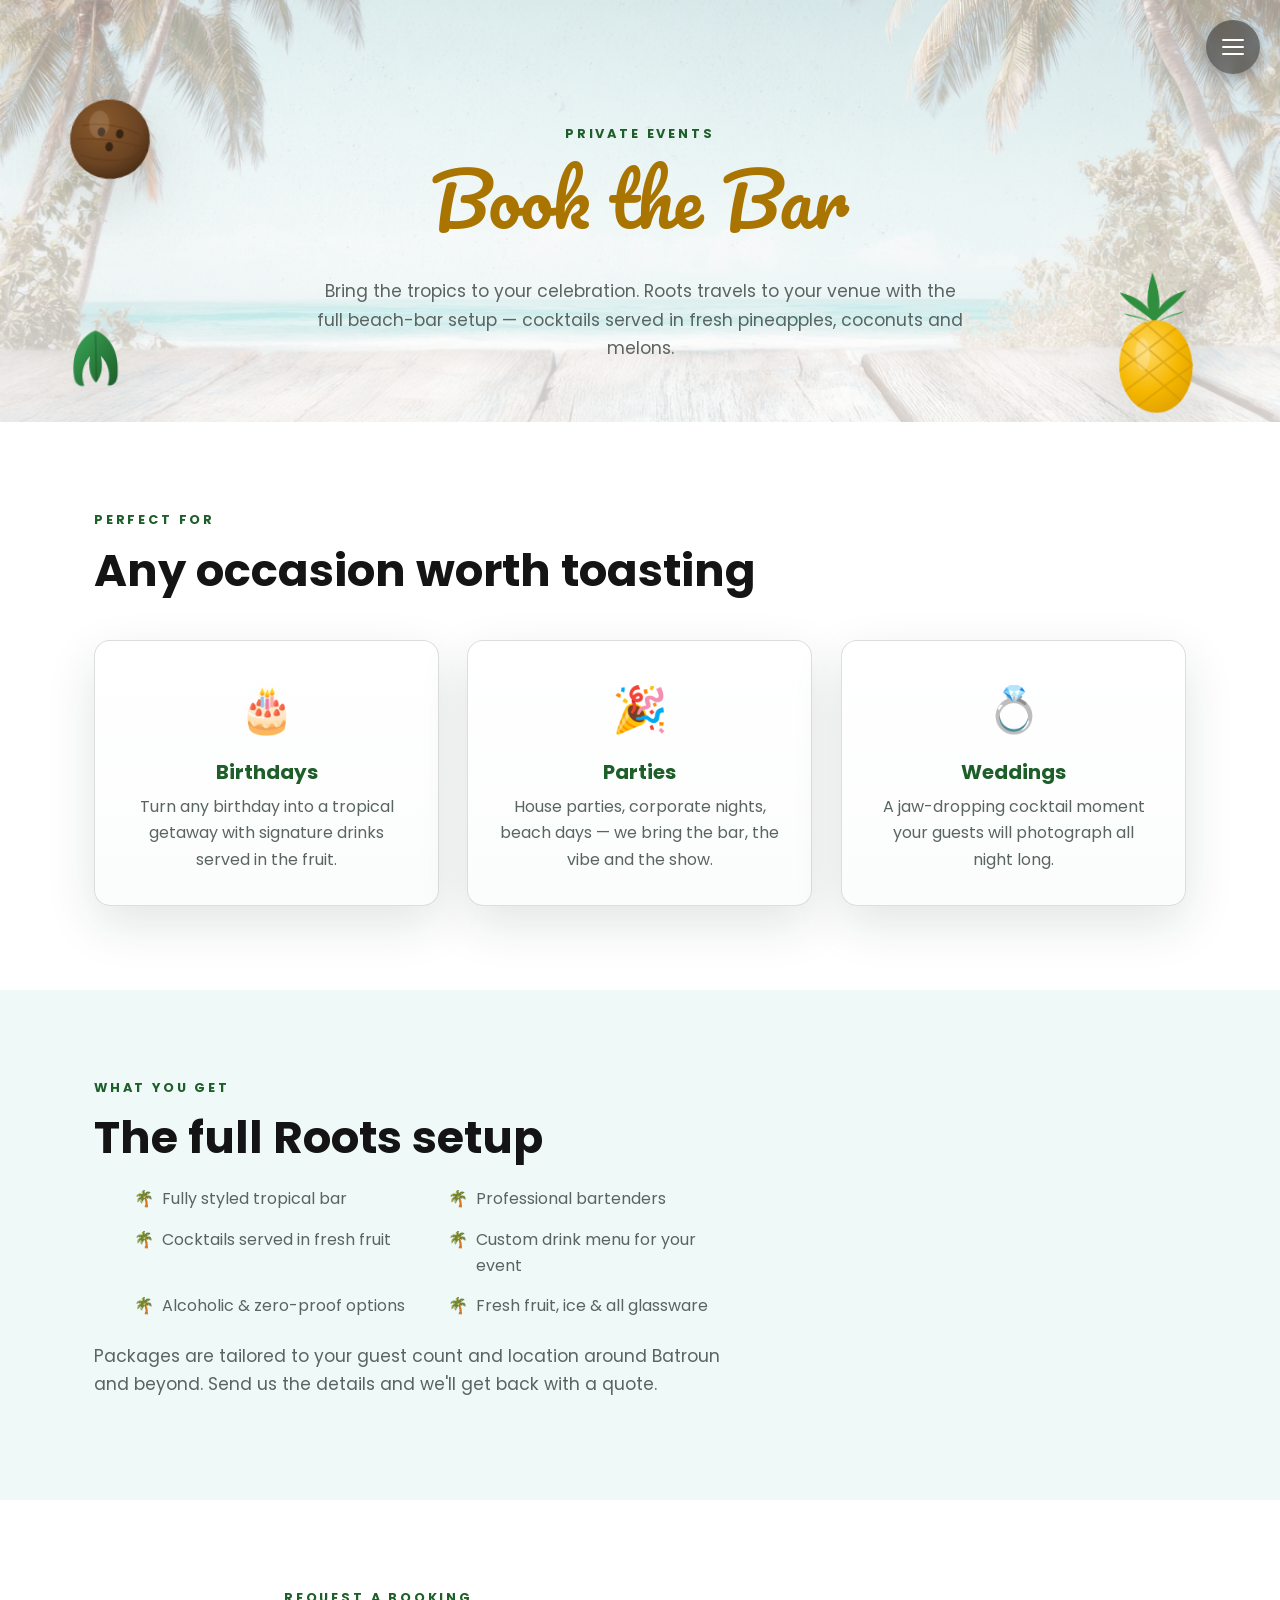
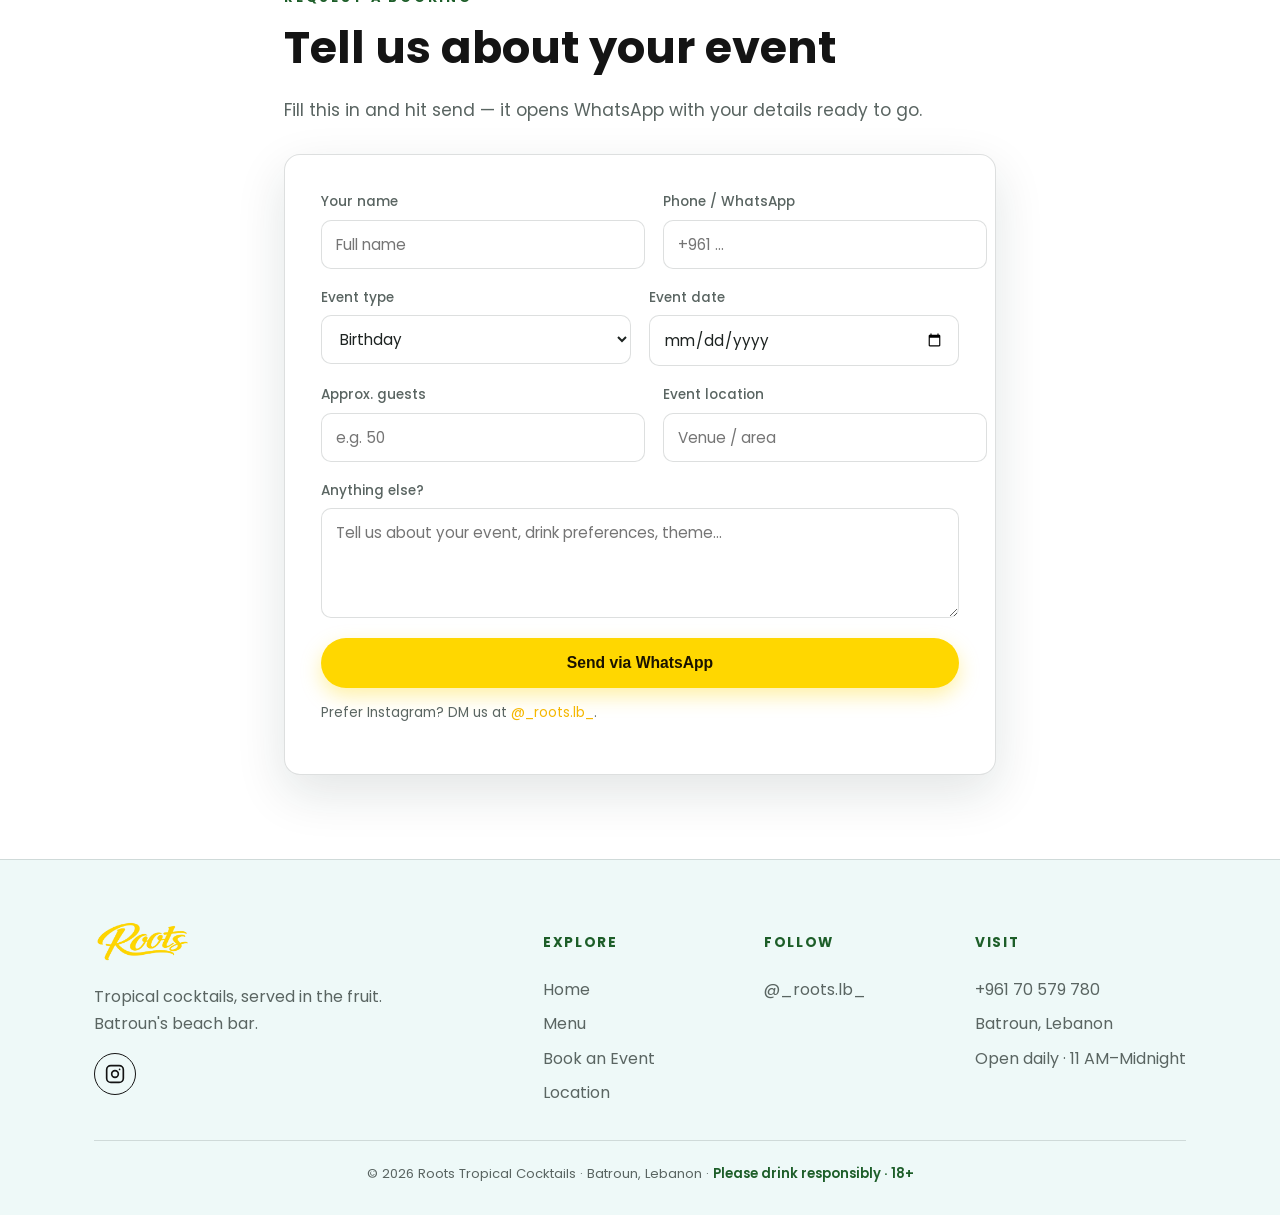
==== commit 3f7a5260: "Hide bar photo placeholder and bring DEPLOY.md up to date - Hide the missing bar.jpg image slots on " ====
--- a/events.html
+++ b/events.html
@@ -126,8 +126,8 @@
 
   <!-- ============ WHAT'S INCLUDED ============ -->
   <section class="section section-soft">
-    <div class="container grid grid-2">
-      <div>
+    <div class="container">
+      <div style="max-width:640px">
         <span class="eyebrow">What You Get</span>
         <h2>The full Roots setup</h2>
         <ul class="included">
@@ -140,10 +140,11 @@
         </ul>
         <p class="lead" style="margin-top:22px">Packages are tailored to your guest count and location around Batroun and beyond. Send us the details and we'll get back with a quote.</p>
       </div>
+      <!-- Bar photo hidden until a real photo is added at assets/bar.jpg — then restore the grid-2 column below:
       <div>
-        <img src="assets/bar.jpg" alt="The Roots tropical bar setup" style="border-radius:var(--radius);border:1px solid var(--line);box-shadow:var(--shadow)"
-             onerror="this.src='data:image/svg+xml;utf8,<svg xmlns=%22http://www.w3.org/2000/svg%22 width=%22600%22 height=%22440%22><rect width=%22100%25%22 height=%22100%25%22 fill=%22%231b1916%22/><text x=%2250%25%22 y=%2250%25%22 fill=%22%23f5b700%22 font-family=%22sans-serif%22 font-size=%2222%22 text-anchor=%22middle%22>Add assets/bar.jpg</text></svg>'" />
-      </div>
+        <img src="assets/bar.jpg" alt="The Roots tropical bar setup" style="border-radius:var(--radius);border:1px solid var(--line);box-shadow:var(--shadow)" />
+      </div>
+      -->
     </div>
   </section>
 
